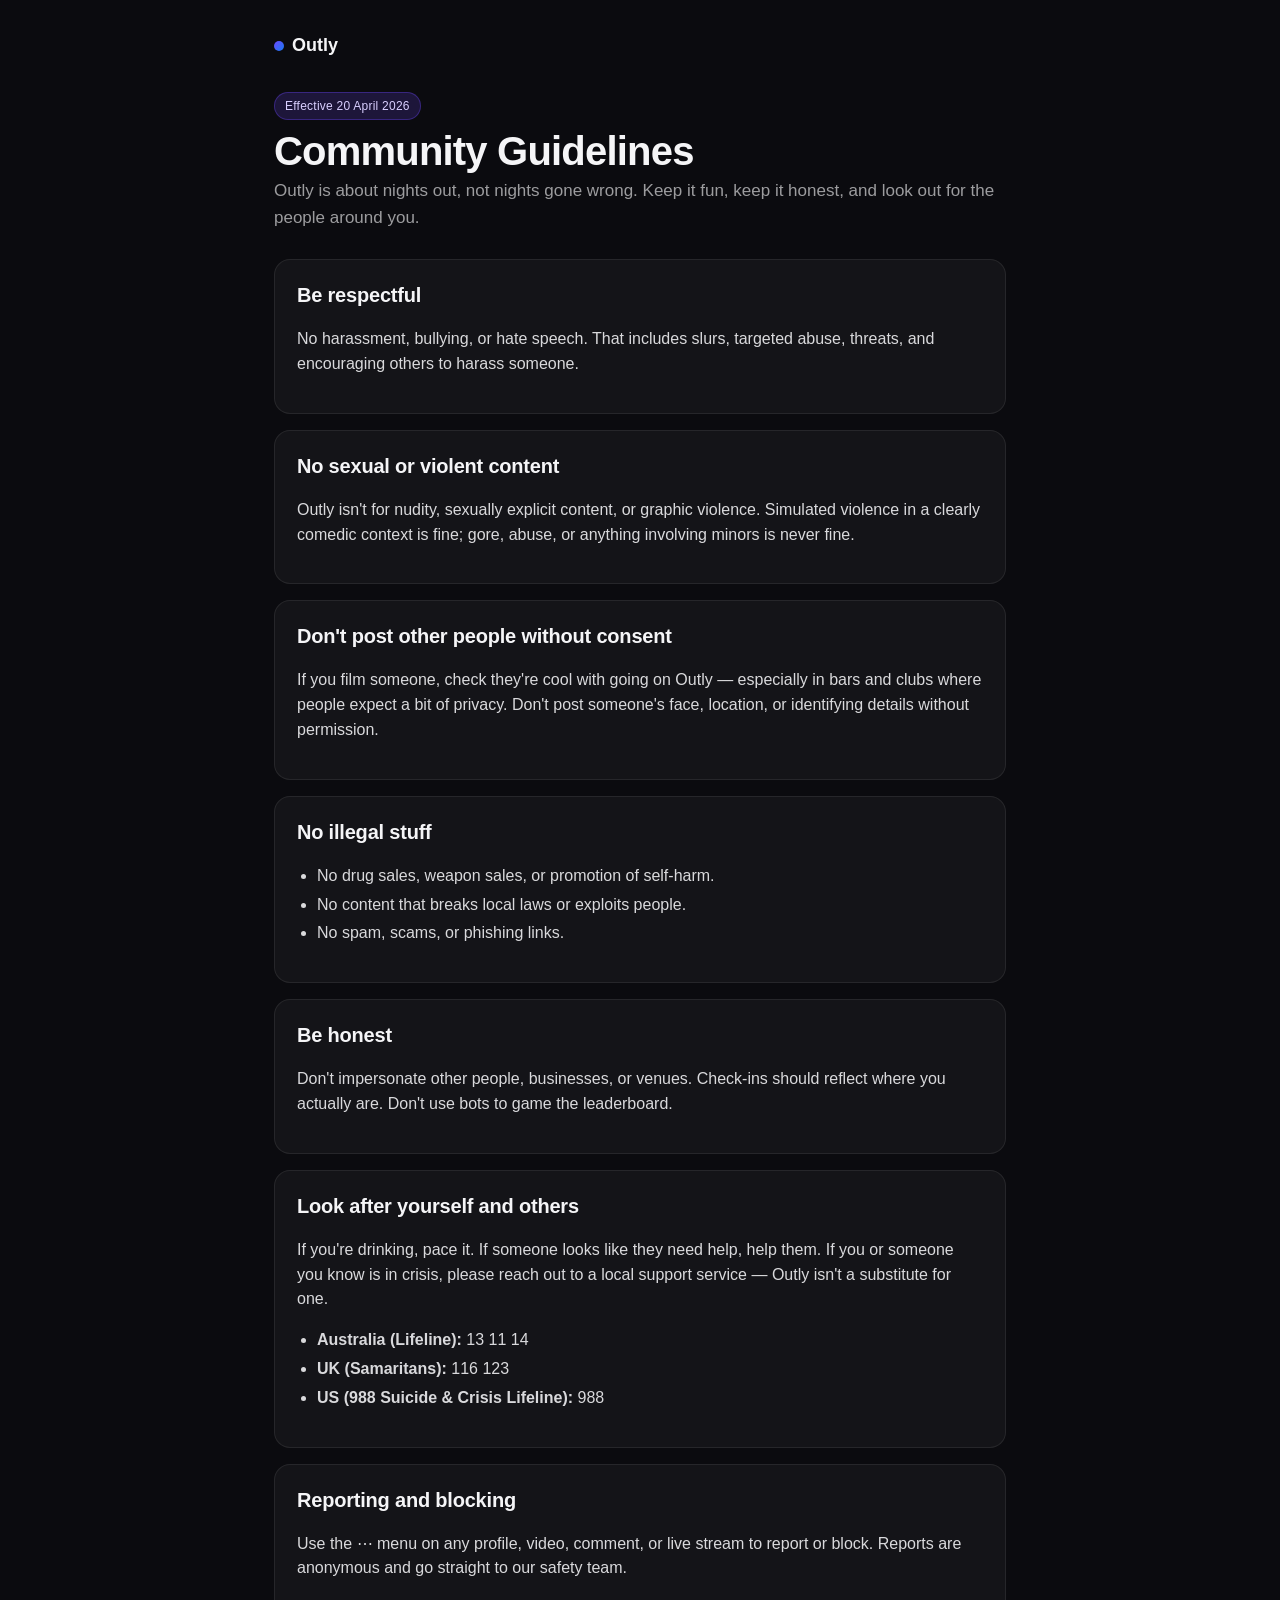
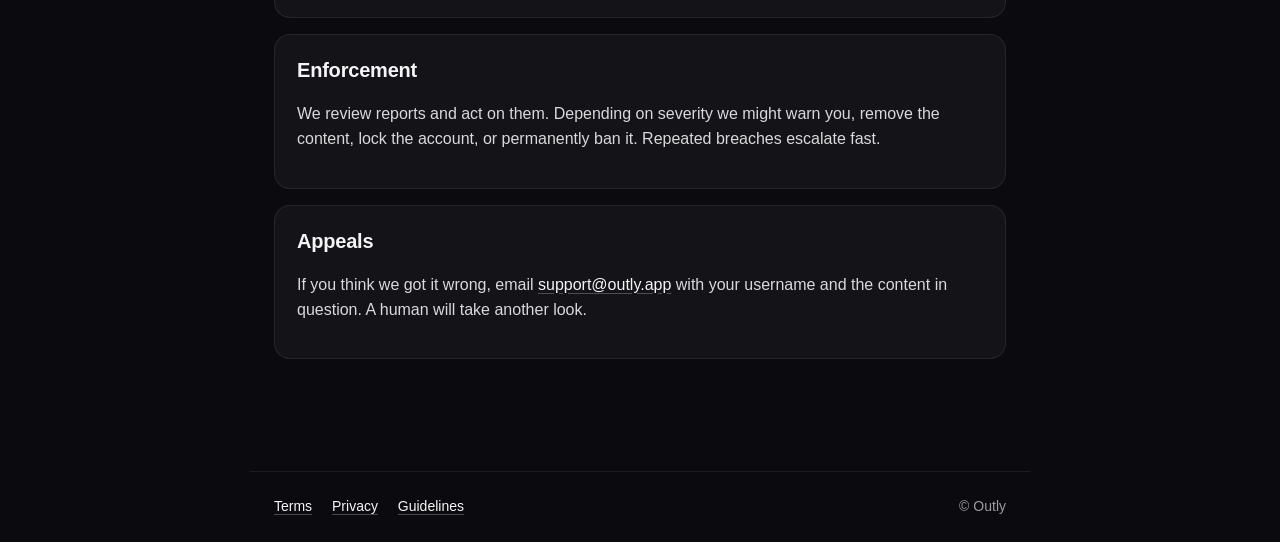
==== guidelines/index.html @ a91ee3d7 "Initial site: landing + terms, privacy, community guidelines" ====
<!doctype html>
<html lang="en">
<head>
  <meta charset="utf-8" />
  <meta name="viewport" content="width=device-width, initial-scale=1" />
  <title>Community Guidelines — Outly</title>
  <meta name="description" content="What's OK, and what isn't, on Outly." />
  <link rel="stylesheet" href="/assets/styles.css" />
</head>
<body>
  <header class="site-header">
    <a href="/" class="logo"><span class="dot"></span>Outly</a>
  </header>

  <main class="page">
    <span class="effective">Effective 20 April 2026</span>
    <h1>Community Guidelines</h1>
    <p class="lead">Outly is about nights out, not nights gone wrong. Keep it fun, keep it honest, and look out for the people around you.</p>

    <div class="card">
      <h2>Be respectful</h2>
      <p>No harassment, bullying, or hate speech. That includes slurs, targeted abuse, threats, and encouraging others to harass someone.</p>
    </div>

    <div class="card">
      <h2>No sexual or violent content</h2>
      <p>Outly isn't for nudity, sexually explicit content, or graphic violence. Simulated violence in a clearly comedic context is fine; gore, abuse, or anything involving minors is never fine.</p>
    </div>

    <div class="card">
      <h2>Don't post other people without consent</h2>
      <p>If you film someone, check they're cool with going on Outly — especially in bars and clubs where people expect a bit of privacy. Don't post someone's face, location, or identifying details without permission.</p>
    </div>

    <div class="card">
      <h2>No illegal stuff</h2>
      <ul>
        <li>No drug sales, weapon sales, or promotion of self-harm.</li>
        <li>No content that breaks local laws or exploits people.</li>
        <li>No spam, scams, or phishing links.</li>
      </ul>
    </div>

    <div class="card">
      <h2>Be honest</h2>
      <p>Don't impersonate other people, businesses, or venues. Check-ins should reflect where you actually are. Don't use bots to game the leaderboard.</p>
    </div>

    <div class="card">
      <h2>Look after yourself and others</h2>
      <p>If you're drinking, pace it. If someone looks like they need help, help them. If you or someone you know is in crisis, please reach out to a local support service — Outly isn't a substitute for one.</p>
      <ul>
        <li><strong>Australia (Lifeline):</strong> 13 11 14</li>
        <li><strong>UK (Samaritans):</strong> 116 123</li>
        <li><strong>US (988 Suicide &amp; Crisis Lifeline):</strong> 988</li>
      </ul>
    </div>

    <div class="card">
      <h2>Reporting and blocking</h2>
      <p>Use the ⋯ menu on any profile, video, comment, or live stream to report or block. Reports are anonymous and go straight to our safety team.</p>
    </div>

    <div class="card">
      <h2>Enforcement</h2>
      <p>We review reports and act on them. Depending on severity we might warn you, remove the content, lock the account, or permanently ban it. Repeated breaches escalate fast.</p>
    </div>

    <div class="card">
      <h2>Appeals</h2>
      <p>If you think we got it wrong, email <a href="mailto:support@outly.app">support@outly.app</a> with your username and the content in question. A human will take another look.</p>
    </div>
  </main>

  <footer class="footer">
    <nav>
      <a href="/terms">Terms</a>
      <a href="/privacy">Privacy</a>
      <a href="/guidelines">Guidelines</a>
    </nav>
    <div>&copy; Outly</div>
  </footer>
</body>
</html>
---- assets/styles.css ----
/* Outly marketing / legal site — dark, simple, readable on mobile. */

:root {
  color-scheme: dark;
  --bg: #0b0b0f;
  --surface: rgba(255, 255, 255, 0.04);
  --border: rgba(255, 255, 255, 0.08);
  --text: #f5f5f7;
  --muted: rgba(245, 245, 247, 0.62);
  --accent: #6d48ff;
  --accent-2: #157af0;
}

* { box-sizing: border-box; }

html, body {
  margin: 0;
  padding: 0;
  background: var(--bg);
  color: var(--text);
  font-family: -apple-system, BlinkMacSystemFont, "SF Pro Text",
    "Helvetica Neue", Arial, sans-serif;
  -webkit-font-smoothing: antialiased;
  line-height: 1.55;
}

a {
  color: var(--text);
  text-decoration: underline;
  text-underline-offset: 3px;
  text-decoration-color: rgba(255, 255, 255, 0.25);
}

a:hover { text-decoration-color: var(--accent); }

header.site-header {
  padding: 32px 24px 8px;
  max-width: 780px;
  margin: 0 auto;
}

header.site-header a.logo {
  display: inline-flex;
  align-items: center;
  gap: 8px;
  font-weight: 700;
  font-size: 18px;
  text-decoration: none;
  color: var(--text);
}

header.site-header a.logo .dot {
  width: 10px;
  height: 10px;
  border-radius: 50%;
  background: linear-gradient(135deg, var(--accent), var(--accent-2));
}

main.page {
  max-width: 780px;
  margin: 0 auto;
  padding: 24px 24px 96px;
}

h1 {
  font-size: clamp(28px, 4.5vw, 40px);
  line-height: 1.15;
  margin: 8px 0 4px;
  letter-spacing: -0.02em;
}

p.lead {
  color: var(--muted);
  font-size: 17px;
  margin: 0 0 28px;
}

h2 {
  font-size: 20px;
  margin: 32px 0 10px;
  letter-spacing: -0.01em;
}

p, ul {
  font-size: 16px;
  color: rgba(245, 245, 247, 0.88);
}

ul { padding-left: 20px; }
li { margin: 4px 0; }

.card {
  background: var(--surface);
  border: 1px solid var(--border);
  border-radius: 16px;
  padding: 20px 22px;
  margin: 16px 0;
}

.card h2:first-child { margin-top: 0; }

.footer {
  max-width: 780px;
  margin: 0 auto;
  padding: 24px;
  color: var(--muted);
  font-size: 14px;
  border-top: 1px solid var(--border);
  display: flex;
  flex-wrap: wrap;
  gap: 8px 24px;
  justify-content: space-between;
}

.footer nav a { margin-right: 16px; }

.home-grid {
  display: grid;
  grid-template-columns: repeat(auto-fit, minmax(220px, 1fr));
  gap: 14px;
  margin-top: 28px;
}

.home-grid a.tile {
  display: block;
  padding: 22px 22px 24px;
  border-radius: 18px;
  background: var(--surface);
  border: 1px solid var(--border);
  text-decoration: none;
  color: var(--text);
  transition: transform 120ms ease, border-color 120ms ease;
}

.home-grid a.tile:hover {
  transform: translateY(-1px);
  border-color: rgba(109, 72, 255, 0.4);
}

.home-grid a.tile h3 {
  margin: 0 0 6px;
  font-size: 18px;
}

.home-grid a.tile p {
  margin: 0;
  color: var(--muted);
  font-size: 14.5px;
}

.hero {
  padding: 36px 0 16px;
}

.hero p {
  color: var(--muted);
  font-size: 18px;
  max-width: 640px;
}

.effective {
  display: inline-block;
  padding: 4px 10px;
  border-radius: 999px;
  background: rgba(109, 72, 255, 0.18);
  border: 1px solid rgba(109, 72, 255, 0.35);
  font-size: 12px;
  color: #d9cfff;
  letter-spacing: 0.02em;
}
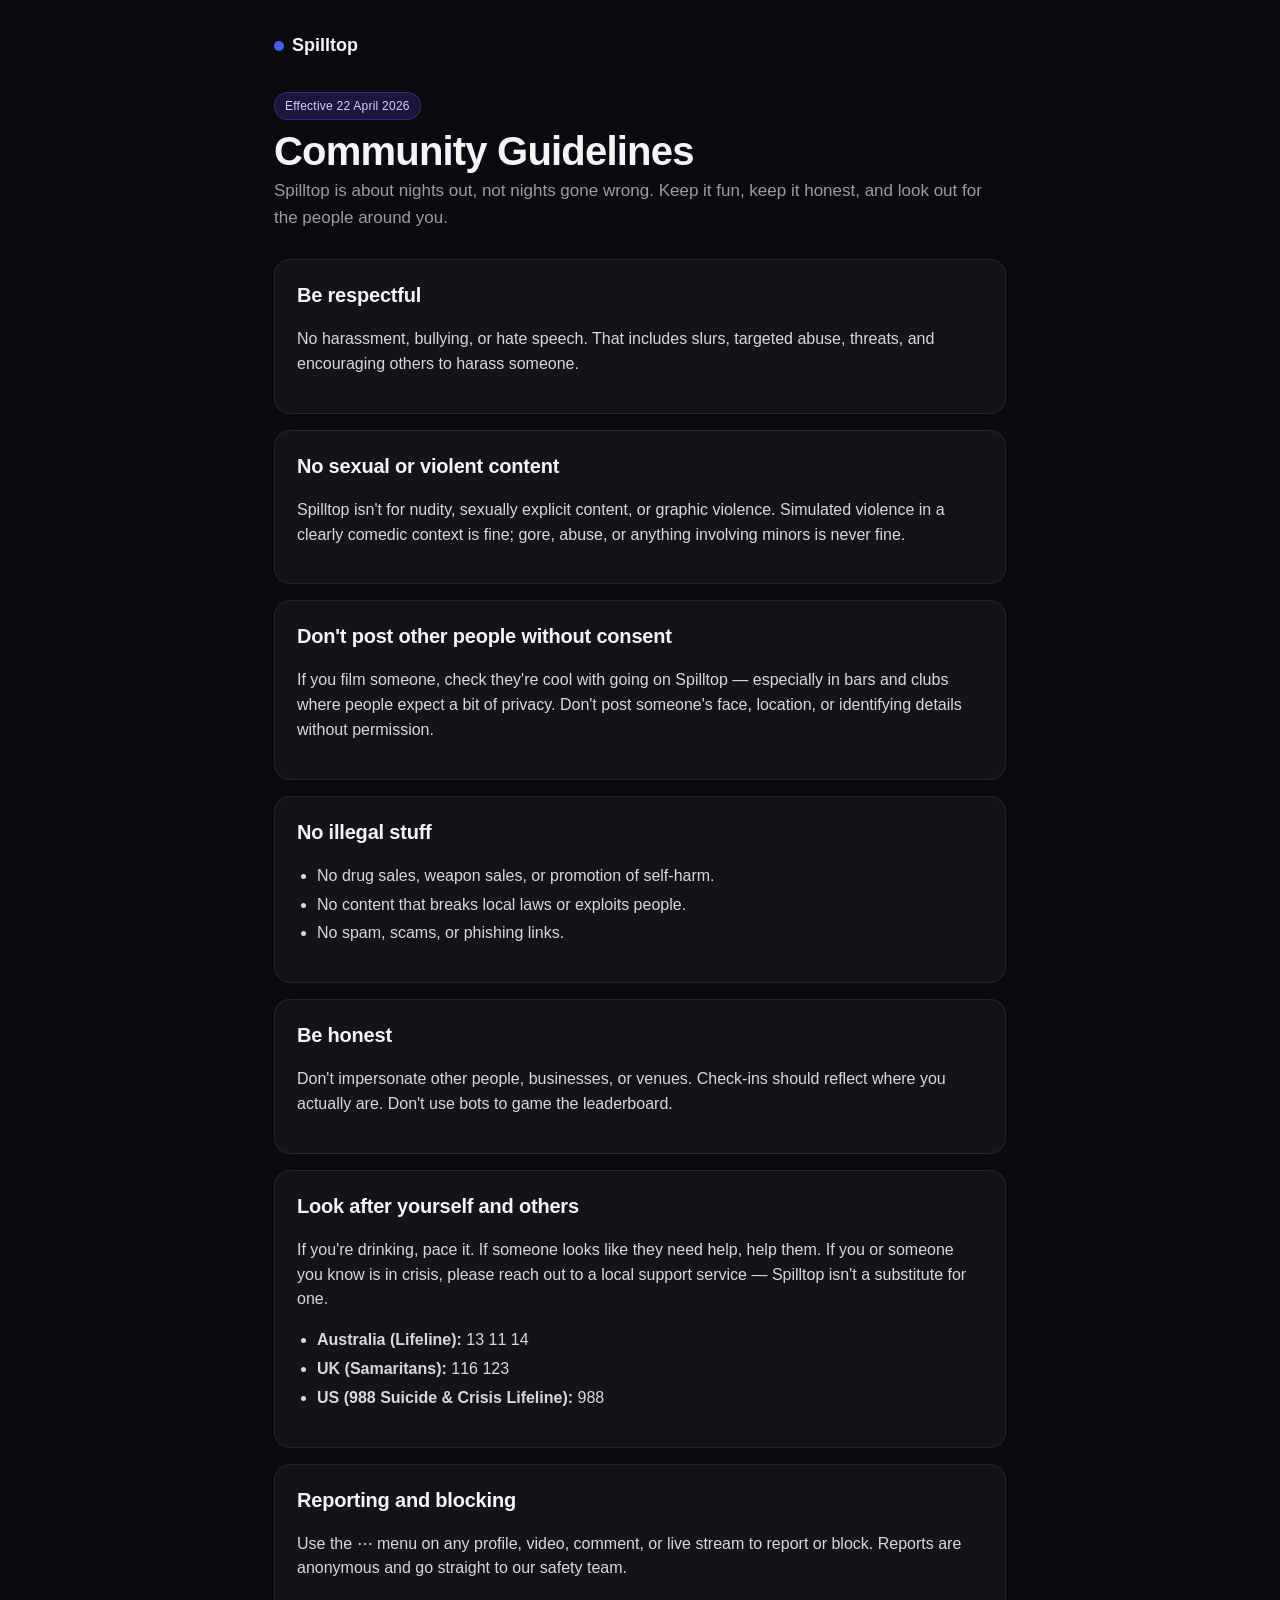
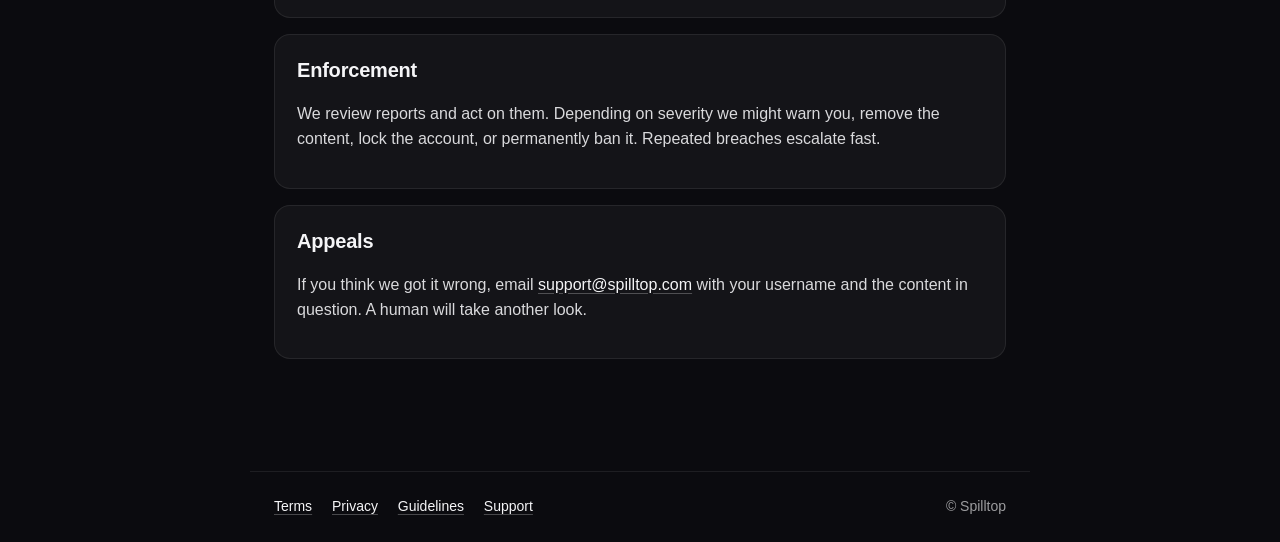
==== commit bde3a18f: "Rebrand legal site for Spilltop" ====
--- a/guidelines/index.html
+++ b/guidelines/index.html
@@ -3,19 +3,19 @@
 <head>
   <meta charset="utf-8" />
   <meta name="viewport" content="width=device-width, initial-scale=1" />
-  <title>Community Guidelines — Outly</title>
-  <meta name="description" content="What's OK, and what isn't, on Outly." />
-  <link rel="stylesheet" href="/assets/styles.css" />
+  <title>Community Guidelines — Spilltop</title>
+  <meta name="description" content="What's OK, and what isn't, on Spilltop." />
+  <link rel="stylesheet" href="../assets/styles.css" />
 </head>
 <body>
   <header class="site-header">
-    <a href="/" class="logo"><span class="dot"></span>Outly</a>
+    <a href="../" class="logo"><span class="dot"></span>Spilltop</a>
   </header>
 
   <main class="page">
-    <span class="effective">Effective 20 April 2026</span>
+    <span class="effective">Effective 22 April 2026</span>
     <h1>Community Guidelines</h1>
-    <p class="lead">Outly is about nights out, not nights gone wrong. Keep it fun, keep it honest, and look out for the people around you.</p>
+    <p class="lead">Spilltop is about nights out, not nights gone wrong. Keep it fun, keep it honest, and look out for the people around you.</p>
 
     <div class="card">
       <h2>Be respectful</h2>
@@ -24,12 +24,12 @@
 
     <div class="card">
       <h2>No sexual or violent content</h2>
-      <p>Outly isn't for nudity, sexually explicit content, or graphic violence. Simulated violence in a clearly comedic context is fine; gore, abuse, or anything involving minors is never fine.</p>
+      <p>Spilltop isn't for nudity, sexually explicit content, or graphic violence. Simulated violence in a clearly comedic context is fine; gore, abuse, or anything involving minors is never fine.</p>
     </div>
 
     <div class="card">
       <h2>Don't post other people without consent</h2>
-      <p>If you film someone, check they're cool with going on Outly — especially in bars and clubs where people expect a bit of privacy. Don't post someone's face, location, or identifying details without permission.</p>
+      <p>If you film someone, check they're cool with going on Spilltop — especially in bars and clubs where people expect a bit of privacy. Don't post someone's face, location, or identifying details without permission.</p>
     </div>
 
     <div class="card">
@@ -48,7 +48,7 @@
 
     <div class="card">
       <h2>Look after yourself and others</h2>
-      <p>If you're drinking, pace it. If someone looks like they need help, help them. If you or someone you know is in crisis, please reach out to a local support service — Outly isn't a substitute for one.</p>
+      <p>If you're drinking, pace it. If someone looks like they need help, help them. If you or someone you know is in crisis, please reach out to a local support service — Spilltop isn't a substitute for one.</p>
       <ul>
         <li><strong>Australia (Lifeline):</strong> 13 11 14</li>
         <li><strong>UK (Samaritans):</strong> 116 123</li>
@@ -68,17 +68,18 @@
 
     <div class="card">
       <h2>Appeals</h2>
-      <p>If you think we got it wrong, email <a href="mailto:support@outly.app">support@outly.app</a> with your username and the content in question. A human will take another look.</p>
+      <p>If you think we got it wrong, email <a href="mailto:support@spilltop.com">support@spilltop.com</a> with your username and the content in question. A human will take another look.</p>
     </div>
   </main>
 
   <footer class="footer">
     <nav>
-      <a href="/terms">Terms</a>
-      <a href="/privacy">Privacy</a>
-      <a href="/guidelines">Guidelines</a>
+      <a href="../terms/">Terms</a>
+      <a href="../privacy/">Privacy</a>
+      <a href="../guidelines/">Guidelines</a>
+      <a href="../support/">Support</a>
     </nav>
-    <div>&copy; Outly</div>
+    <div>&copy; Spilltop</div>
   </footer>
 </body>
 </html>
--- a/assets/styles.css
+++ b/assets/styles.css
@@ -1,4 +1,4 @@
-/* Outly marketing / legal site — dark, simple, readable on mobile. */
+/* Spilltop marketing / legal site — dark, simple, readable on mobile. */
 
 :root {
   color-scheme: dark;
